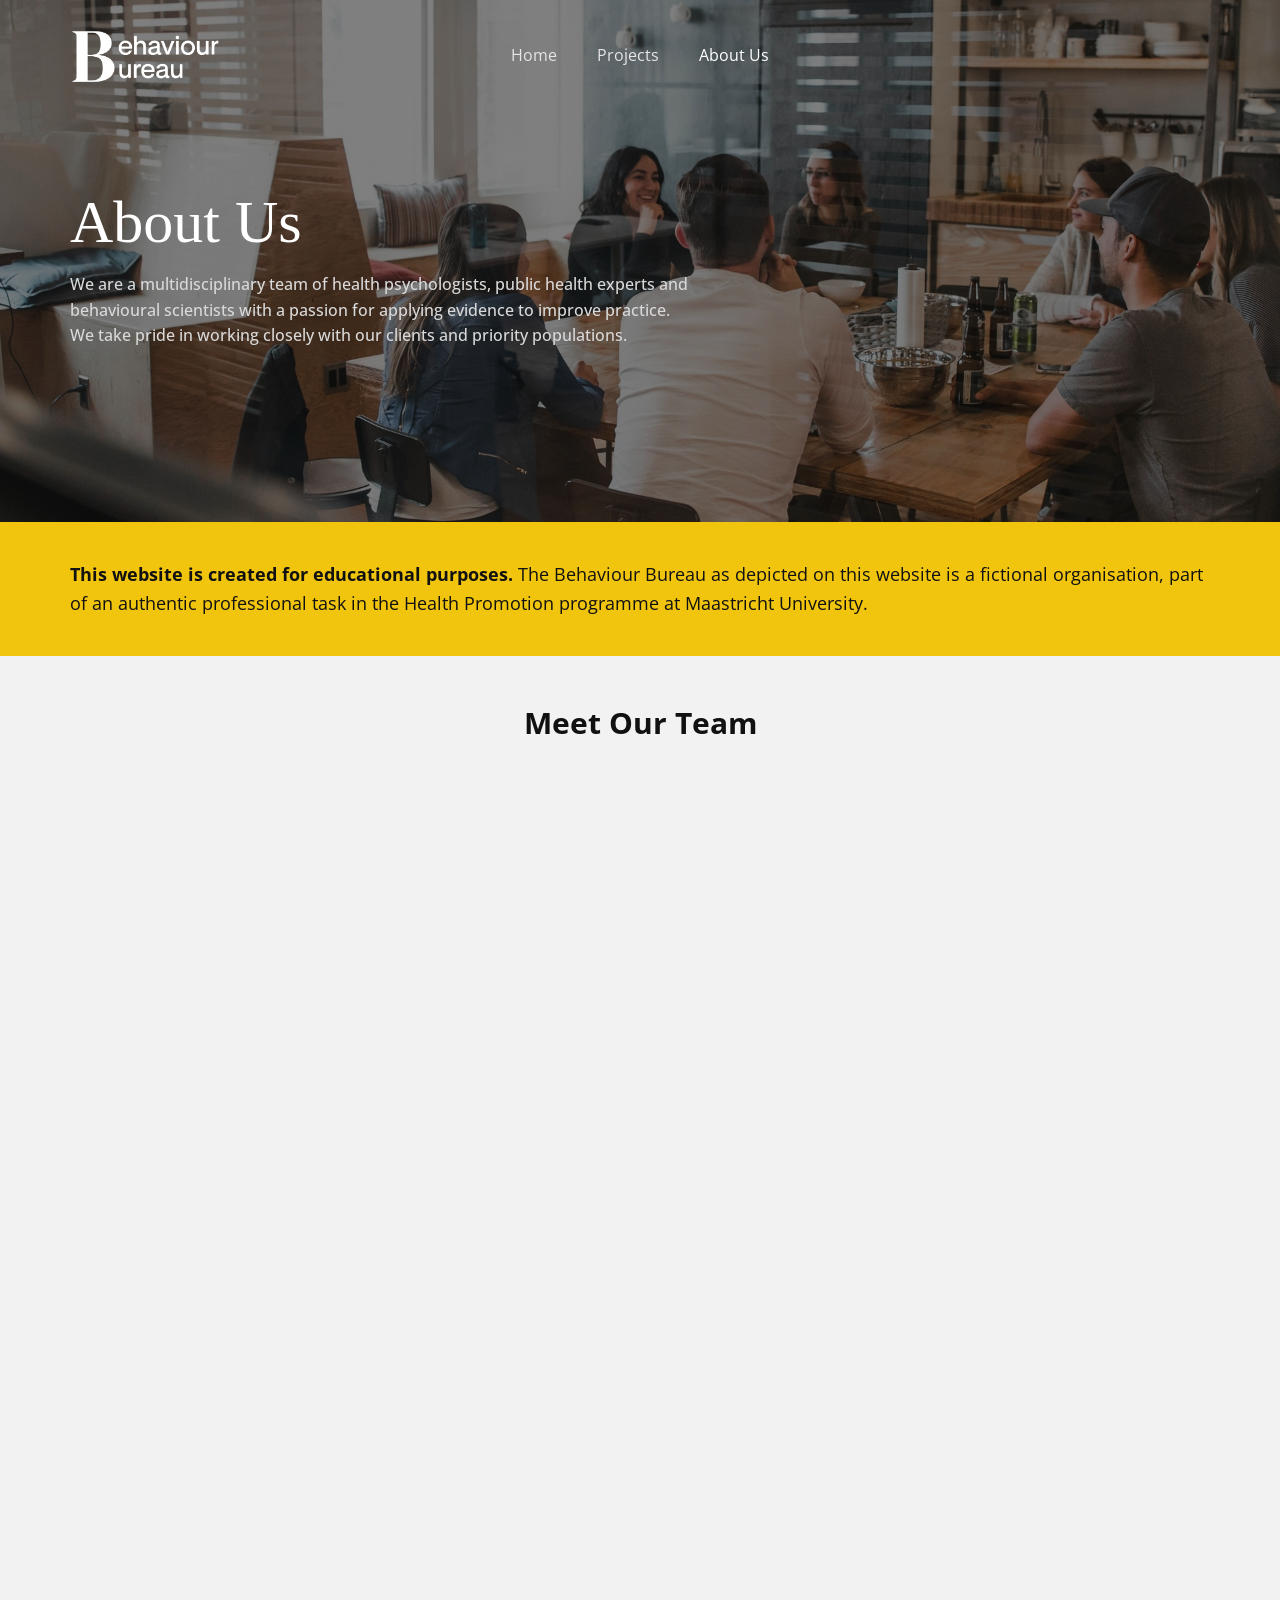
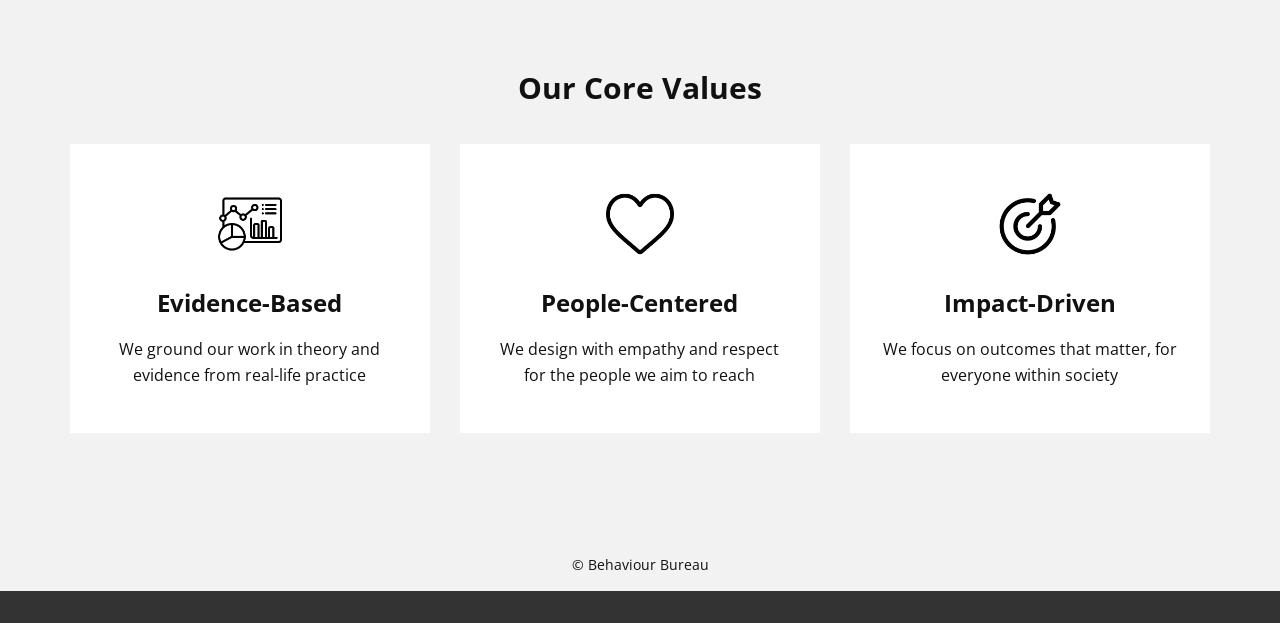
==== About-Us.html @ a9c89076 "Website New 1.0" ====
<!DOCTYPE html>
<html style="font-size: 16px;" lang="en"><head>
    <meta name="viewport" content="width=device-width, initial-scale=1.0">
    <meta charset="utf-8">
    <meta name="keywords" content="Helping people get on their best behaviour., The Behaviour Bureau Philosophy">
    <meta name="description" content="">
    <title>About Us</title>
    <link rel="stylesheet" href="nicepage.css" media="screen">
<link rel="stylesheet" href="About-Us.css" media="screen">
    <script class="u-script" type="text/javascript" src="jquery.js" defer=""></script>
    <script class="u-script" type="text/javascript" src="nicepage.js" defer=""></script>
    <meta name="generator" content="Nicepage 8.5.1, nicepage.com">
    
    
    
    
    
    
    <link id="u-page-google-font" rel="stylesheet" href="https://fonts.googleapis.com/css2?display=swap&amp;family=Roboto:ital,wght@0,100;0,200;0,300;0,400;0,500;0,600;0,700;0,800;0,900;1,100;1,200;1,300;1,400;1,500;1,600;1,700;1,800;1,900&amp;family=Open+Sans:ital,wght@0,300;0,400;0,500;0,600;0,700;0,800;1,300;1,400;1,500;1,600;1,700;1,800">
    <script type="application/ld+json">{
		"@context": "http://schema.org",
		"@type": "Organization",
		"name": "",
		"logo": "images/BehaviourBureauWhite.png"
}</script>
    <meta name="theme-color" content="#478ac9">
    <meta property="og:title" content="About Us">
    <meta property="og:type" content="website">
  <meta data-intl-tel-input-cdn-path="intlTelInput/"></head>
  <body data-path-to-root="./" data-include-products="false" class="u-body u-clearfix u-overlap u-overlap-transparent u-xl-mode" data-lang="en"><header class="u-clearfix u-header u-header" id="header"><div class="u-clearfix u-sheet u-valign-middle-lg u-valign-middle-md u-valign-middle-sm u-valign-middle-xs u-sheet-1">
        <a href="#" class="u-image u-logo u-image-1" data-image-width="1000" data-image-height="363">
          <img src="images/BehaviourBureauWhite.png" class="u-logo-image u-logo-image-1">
        </a>
        <nav class="u-menu u-menu-one-level u-offcanvas u-menu-1" role="navigation" aria-label="Menu navigation">
          <div class="menu-collapse" style="font-size: 1rem; letter-spacing: 0px;">
            <a class="u-button-style u-custom---text-color-var u-custom-left-right-menu-spacing u-custom-padding-bottom u-custom-text-active-color u-custom-text-color u-custom-text-hover-color u-custom-top-bottom-menu-spacing u-hamburger-link u-nav-link u-text-active-palette-1-base u-text-hover-palette-2-base" href="#" tabindex="-1" aria-label="Open menu" aria-controls="b2ec">
              <svg class="u-svg-link" viewBox="0 0 24 24"><use xlink:href="#menu-hamburger"></use></svg>
              <svg class="u-svg-content" version="1.1" id="menu-hamburger" viewBox="0 0 16 16" x="0px" y="0px" xmlns:xlink="http://www.w3.org/1999/xlink" xmlns="http://www.w3.org/2000/svg"><g><rect y="1" width="16" height="2"></rect><rect y="7" width="16" height="2"></rect><rect y="13" width="16" height="2"></rect>
</g></svg>
            </a>
          </div>
          <div class="u-custom-menu u-nav-container">
            <ul class="u-nav u-unstyled u-nav-1" role="menubar"><li role="none" class="u-nav-item"><a role="menuitem" class="u-button-style u-nav-link u-text-active-white u-text-grey-10 u-text-hover-palette-3-base u-nav-link-2" href="./">Home</a>
</li><li role="none" class="u-nav-item"><a role="menuitem" class="u-button-style u-nav-link u-text-active-white u-text-grey-10 u-text-hover-palette-3-base u-nav-link-2" href="Projects.html">Projects</a>
</li><li role="none" class="u-nav-item"><a role="menuitem" class="u-button-style u-nav-link u-text-active-white u-text-grey-10 u-text-hover-palette-3-base u-nav-link-2" href="About-Us.html">About Us</a>
</li></ul>
          </div>
          <div class="u-custom-menu u-nav-container-collapse" id="b2ec" role="region" aria-label="Menu panel">
            <div class="u-black u-container-style u-inner-container-layout u-opacity u-opacity-95 u-sidenav">
              <div class="u-inner-container-layout u-sidenav-overflow">
                <div class="u-menu-close" tabindex="-1" aria-label="Close menu"></div>
                <ul class="u-align-center u-nav u-popupmenu-items u-unstyled u-nav-2" role="menubar"><li role="none" class="u-nav-item"><a role="menuitem" class="u-button-style u-nav-link" href="./">Home</a>
</li><li role="none" class="u-nav-item"><a role="menuitem" class="u-button-style u-nav-link" href="Projects.html">Projects</a>
</li><li role="none" class="u-nav-item"><a role="menuitem" class="u-button-style u-nav-link" href="About-Us.html">About Us</a>
</li></ul>
              </div>
            </div>
            <div class="u-black u-menu-overlay u-opacity u-opacity-70"></div>
          </div>
        </nav>
      </div></header>
    <section class="u-clearfix u-image u-shading u-section-1" id="block-1" data-image-width="3814" data-image-height="2699">
      <div class="u-clearfix u-sheet u-sheet-1">
        <h1 class="u-custom-font u-font-georgia u-text u-text-white u-title u-text-1">About Us</h1>
        <p class="u-custom-font u-font-open-sans u-text u-text-grey-15 u-text-2">We are a multidisciplinary team of health psychologists, public health experts and behavioural scientists with a passion for applying evidence to improve practice. We take pride in working closely with our clients and priority populations.<br>
        </p>
      </div>
    </section>
    <section class="u-clearfix u-palette-3-base u-section-2" id="block-2">
      <div class="u-clearfix u-sheet u-valign-middle u-sheet-1">
        <p class="u-align-left u-text u-text-1"><span style="font-weight: 700;">This website is created for educational purposes.</span> The Behaviour Bureau as depicted on this website is a fictional organisation, part of an authentic professional task in the Health Promotion programme at Maastricht University.
        </p>
      </div>
    </section>
    <section class="u-align-center u-clearfix u-container-align-center u-grey-5 u-section-3" id="block-6">
      <div class="u-clearfix u-sheet u-valign-middle u-sheet-1">
        <h2 class="u-align-center u-custom-font u-text u-text-font u-text-1">Meet Our Team</h2>
        <div class="u-expanded-width u-list u-list-1">
          <div class="u-repeater u-repeater-1">
            <div class="u-align-center u-container-style u-list-item u-repeater-item u-shape-rectangle u-white u-list-item-1" data-animation-name="customAnimationIn" data-animation-duration="1500" data-animation-delay="750">
              <div class="u-container-layout u-similar-container u-valign-top-xl u-container-layout-1">
                <div alt="" class="u-image u-image-circle u-image-1" data-image-width="1024" data-image-height="1024"></div>
                <h3 class="u-align-center u-custom-font u-text u-text-font u-text-2"> Julia Jensen</h3>
                <p class="u-align-center u-text u-text-palette-2-base u-text-3">Chief Executive Officer</p>
                <div class="u-social-icons u-social-icons-1">
                  <a class="u-social-url" title="facebook" target="_blank" href=""><span class="u-file-icon u-icon u-social-facebook u-social-icon u-text-grey-25 u-icon-1"><img src="images/mail-d1f2b6a5.png" alt=""></span>
                  </a>
                  <a class="u-social-url" title="twitter" href="" target="_blank"><span class="u-file-icon u-icon u-social-icon u-social-twitter u-text-grey-25 u-icon-2"><img src="images/linkedin-973ced08.png" alt=""></span>
                  </a>
                </div>
              </div>
            </div>
            <div class="u-align-center u-container-style u-list-item u-repeater-item u-shape-rectangle u-white u-list-item-2" data-animation-name="customAnimationIn" data-animation-duration="1500" data-animation-delay="750">
              <div class="u-container-layout u-similar-container u-valign-top-xl u-container-layout-2">
                <div alt="" class="u-image u-image-circle u-image-2" data-image-width="1024" data-image-height="1024"></div>
                <h3 class="u-align-center u-custom-font u-text u-text-font u-text-4">Patrick Palmer</h3>
                <p class="u-align-center u-text u-text-palette-2-base u-text-5"> Chief Financial Officer</p>
                <div class="u-social-icons u-social-icons-2">
                  <a class="u-social-url" title="facebook" target="_blank" href=""><span class="u-file-icon u-icon u-social-facebook u-social-icon u-text-grey-25 u-icon-3"><img src="images/mail-d1f2b6a5.png" alt=""></span>
                  </a>
                  <a class="u-social-url" title="twitter" href="" target="_blank"><span class="u-file-icon u-icon u-social-icon u-social-twitter u-text-grey-25 u-icon-4"><img src="images/linkedin-973ced08.png" alt=""></span>
                  </a>
                </div>
              </div>
            </div>
            <div class="u-align-center u-container-style u-list-item u-repeater-item u-shape-rectangle u-white u-list-item-3" data-animation-name="customAnimationIn" data-animation-duration="1500" data-animation-delay="750">
              <div class="u-container-layout u-similar-container u-valign-top-xl u-container-layout-3">
                <div alt="" class="u-image u-image-circle u-image-3" data-image-width="1024" data-image-height="1024"></div>
                <h3 class="u-align-center u-custom-font u-text u-text-font u-text-6"> Sandy Summers</h3>
                <p class="u-align-center u-text u-text-palette-2-base u-text-7"> Senior Innovation Consultant</p>
                <div class="u-social-icons u-social-icons-3">
                  <a class="u-social-url" title="facebook" target="_blank" href=""><span class="u-file-icon u-icon u-social-facebook u-social-icon u-text-grey-25 u-icon-5"><img src="images/mail-d1f2b6a5.png" alt=""></span>
                  </a>
                  <a class="u-social-url" title="twitter" href="" target="_blank"><span class="u-file-icon u-icon u-social-icon u-social-twitter u-text-grey-25 u-icon-6"><img src="images/linkedin-973ced08.png" alt=""></span>
                  </a>
                </div>
              </div>
            </div>
            <div class="u-align-center u-container-style u-list-item u-repeater-item u-shape-rectangle u-white u-list-item-4" data-animation-name="customAnimationIn" data-animation-duration="1500" data-animation-delay="750">
              <div class="u-container-layout u-similar-container u-valign-top-xl u-container-layout-4">
                <div alt="" class="u-image u-image-circle u-image-4" data-image-width="1024" data-image-height="1024"></div>
                <h3 class="u-align-center u-custom-font u-text u-text-font u-text-8"> John Jericho</h3>
                <p class="u-align-center u-text u-text-palette-2-base u-text-9"> Project Manager</p>
                <div class="u-social-icons u-social-icons-4">
                  <a class="u-social-url" title="facebook" target="_blank" href=""><span class="u-file-icon u-icon u-social-facebook u-social-icon u-text-grey-25 u-icon-7"><img src="images/mail-d1f2b6a5.png" alt=""></span>
                  </a>
                  <a class="u-social-url" title="twitter" href="" target="_blank"><span class="u-file-icon u-icon u-social-icon u-social-twitter u-text-grey-25 u-icon-8"><img src="images/linkedin-973ced08.png" alt=""></span>
                  </a>
                </div>
              </div>
            </div>
            <div class="u-align-center u-container-style u-list-item u-repeater-item u-shape-rectangle u-white u-list-item-5" data-animation-name="customAnimationIn" data-animation-duration="1500" data-animation-delay="750">
              <div class="u-container-layout u-similar-container u-valign-top-xl u-container-layout-5">
                <div alt="" class="u-image u-image-circle u-image-5" data-image-width="1024" data-image-height="1024"></div>
                <h3 class="u-align-center u-custom-font u-text u-text-font u-text-10"> David Davidson</h3>
                <p class="u-align-center u-text u-text-palette-2-base u-text-11"> Senior Behaviour Consultant</p>
                <div class="u-social-icons u-social-icons-5">
                  <a class="u-social-url" title="facebook" target="_blank" href=""><span class="u-file-icon u-icon u-social-facebook u-social-icon u-text-grey-25 u-icon-9"><img src="images/mail-d1f2b6a5.png" alt=""></span>
                  </a>
                  <a class="u-social-url" title="twitter" href="" target="_blank"><span class="u-file-icon u-icon u-social-icon u-social-twitter u-text-grey-25 u-icon-10"><img src="images/linkedin-973ced08.png" alt=""></span>
                  </a>
                </div>
              </div>
            </div>
            <div class="u-align-center u-container-style u-list-item u-repeater-item u-shape-rectangle u-white u-list-item-6" data-animation-name="customAnimationIn" data-animation-duration="1500" data-animation-delay="750">
              <div class="u-container-layout u-similar-container u-valign-top-xl u-container-layout-6">
                <div alt="" class="u-image u-image-circle u-image-6" data-image-width="1024" data-image-height="1024"></div>
                <h3 class="u-align-center u-custom-font u-text u-text-font u-text-12"> Betty Bakker</h3>
                <p class="u-align-center u-text u-text-palette-2-base u-text-13"> Senior Research Specialist</p>
                <div class="u-social-icons u-social-icons-6">
                  <a class="u-social-url" title="facebook" target="_blank" href=""><span class="u-file-icon u-icon u-social-facebook u-social-icon u-text-grey-25 u-icon-11"><img src="images/mail-d1f2b6a5.png" alt=""></span>
                  </a>
                  <a class="u-social-url" title="twitter" href="" target="_blank"><span class="u-file-icon u-icon u-social-icon u-social-twitter u-text-grey-25 u-icon-12"><img src="images/linkedin-973ced08.png" alt=""></span>
                  </a>
                </div>
              </div>
            </div>
            <div class="u-align-center u-container-style u-list-item u-repeater-item u-shape-rectangle u-white u-list-item-7" data-animation-name="customAnimationIn" data-animation-duration="1500" data-animation-delay="750">
              <div class="u-container-layout u-similar-container u-valign-top-xl u-container-layout-7">
                <div alt="" class="u-image u-image-circle u-image-7" data-image-width="1024" data-image-height="1024"></div>
                <h3 class="u-align-center u-custom-font u-text u-text-font u-text-14"> Thomas Taylor</h3>
                <p class="u-align-center u-text u-text-palette-2-base u-text-15"> Implementation Specialist</p>
                <div class="u-social-icons u-social-icons-7">
                  <a class="u-social-url" title="facebook" target="_blank" href=""><span class="u-file-icon u-icon u-social-facebook u-social-icon u-text-grey-25 u-icon-13"><img src="images/mail-d1f2b6a5.png" alt=""></span>
                  </a>
                  <a class="u-social-url" title="twitter" href="" target="_blank"><span class="u-file-icon u-icon u-social-icon u-social-twitter u-text-grey-25 u-icon-14"><img src="images/linkedin-973ced08.png" alt=""></span>
                  </a>
                </div>
              </div>
            </div>
            <div class="u-align-center u-container-style u-list-item u-repeater-item u-shape-rectangle u-white u-list-item-8" data-animation-name="customAnimationIn" data-animation-duration="1500" data-animation-delay="750">
              <div class="u-container-layout u-similar-container u-valign-top-xl u-container-layout-8">
                <div alt="" class="u-image u-image-circle u-image-8" data-image-width="1024" data-image-height="1024"></div>
                <h3 class="u-align-center u-custom-font u-text u-text-font u-text-16"> Lindsey Liu</h3>
                <p class="u-align-center u-text u-text-palette-2-base u-text-17">User Experience Specialist</p>
                <div class="u-social-icons u-social-icons-8">
                  <a class="u-social-url" title="facebook" target="_blank" href=""><span class="u-file-icon u-icon u-social-facebook u-social-icon u-text-grey-25 u-icon-15"><img src="images/mail-d1f2b6a5.png" alt=""></span>
                  </a>
                  <a class="u-social-url" title="twitter" href="" target="_blank"><span class="u-file-icon u-icon u-social-icon u-social-twitter u-text-grey-25 u-icon-16"><img src="images/linkedin-973ced08.png" alt=""></span>
                  </a>
                </div>
              </div>
            </div>
          </div>
        </div>
      </div>
    </section>
    <section class="u-align-center u-clearfix u-container-align-center u-grey-5 u-section-4" id="block-3">
      <div class="u-clearfix u-sheet u-valign-middle-lg u-valign-middle-md u-valign-middle-sm u-valign-middle-xs u-sheet-1">
        <h1 class="u-custom-font u-text u-text-font u-text-1">Our Core Values</h1>
        <div class="u-expanded-width u-list u-list-1">
          <div class="u-repeater u-repeater-1">
            <div class="u-align-center u-container-align-center u-container-style u-list-item u-repeater-item u-white u-list-item-1">
              <div class="u-container-layout u-similar-container u-valign-top-lg u-valign-top-md u-valign-top-sm u-valign-top-xs u-container-layout-1"><span class="u-align-center u-file-icon u-icon u-icon-1" data-animation-name="" data-animation-duration="0" data-animation-delay="0" data-animation-direction=""><img src="images/evidencebased.png" alt=""></span>
                <h3 class="u-align-center u-custom-font u-font-pt-sans u-text u-text-font u-text-2">Evidence-Based</h3>
                <p class="u-align-center u-text u-text-3">We ground our work in theory and evidence from real-life practice</p>
              </div>
            </div>
            <div class="u-align-center u-container-align-center u-container-style u-list-item u-repeater-item u-video-cover u-white u-list-item-2">
              <div class="u-container-layout u-similar-container u-valign-top-lg u-valign-top-md u-valign-top-sm u-valign-top-xs u-container-layout-2"><span class="u-align-center u-file-icon u-icon u-icon-2"><img src="images/heart.png" alt=""></span>
                <h3 class="u-align-center u-custom-font u-font-pt-sans u-text u-text-default u-text-font u-text-4">People-Centered</h3>
                <p class="u-align-center u-text u-text-5">We design with empathy and respect for the people we aim to reach</p>
              </div>
            </div>
            <div class="u-align-center u-container-align-center u-container-style u-list-item u-repeater-item u-video-cover u-white u-list-item-3">
              <div class="u-container-layout u-similar-container u-valign-top-lg u-valign-top-md u-valign-top-sm u-valign-top-xs u-container-layout-3"><span class="u-align-center u-file-icon u-icon u-icon-3"><img src="images/target.png" alt=""></span>
                <h3 class="u-align-center u-custom-font u-font-pt-sans u-text u-text-default u-text-font u-text-6">Impact-Driven</h3>
                <p class="u-align-center u-text u-text-7">We focus on outcomes that matter, for everyone within society</p>
              </div>
            </div>
          </div>
        </div>
      </div>
    </section>
    
    
    
    <footer class="u-align-center u-clearfix u-container-align-center u-footer u-grey-5 u-footer" id="footer"><div class="u-clearfix u-sheet u-sheet-1">
        <p class="u-small-text u-text u-text-variant u-text-1">© Behaviour Bureau</p>
      </div></footer>
    <section class="u-backlink u-clearfix u-grey-80"></section>
  
</body></html>
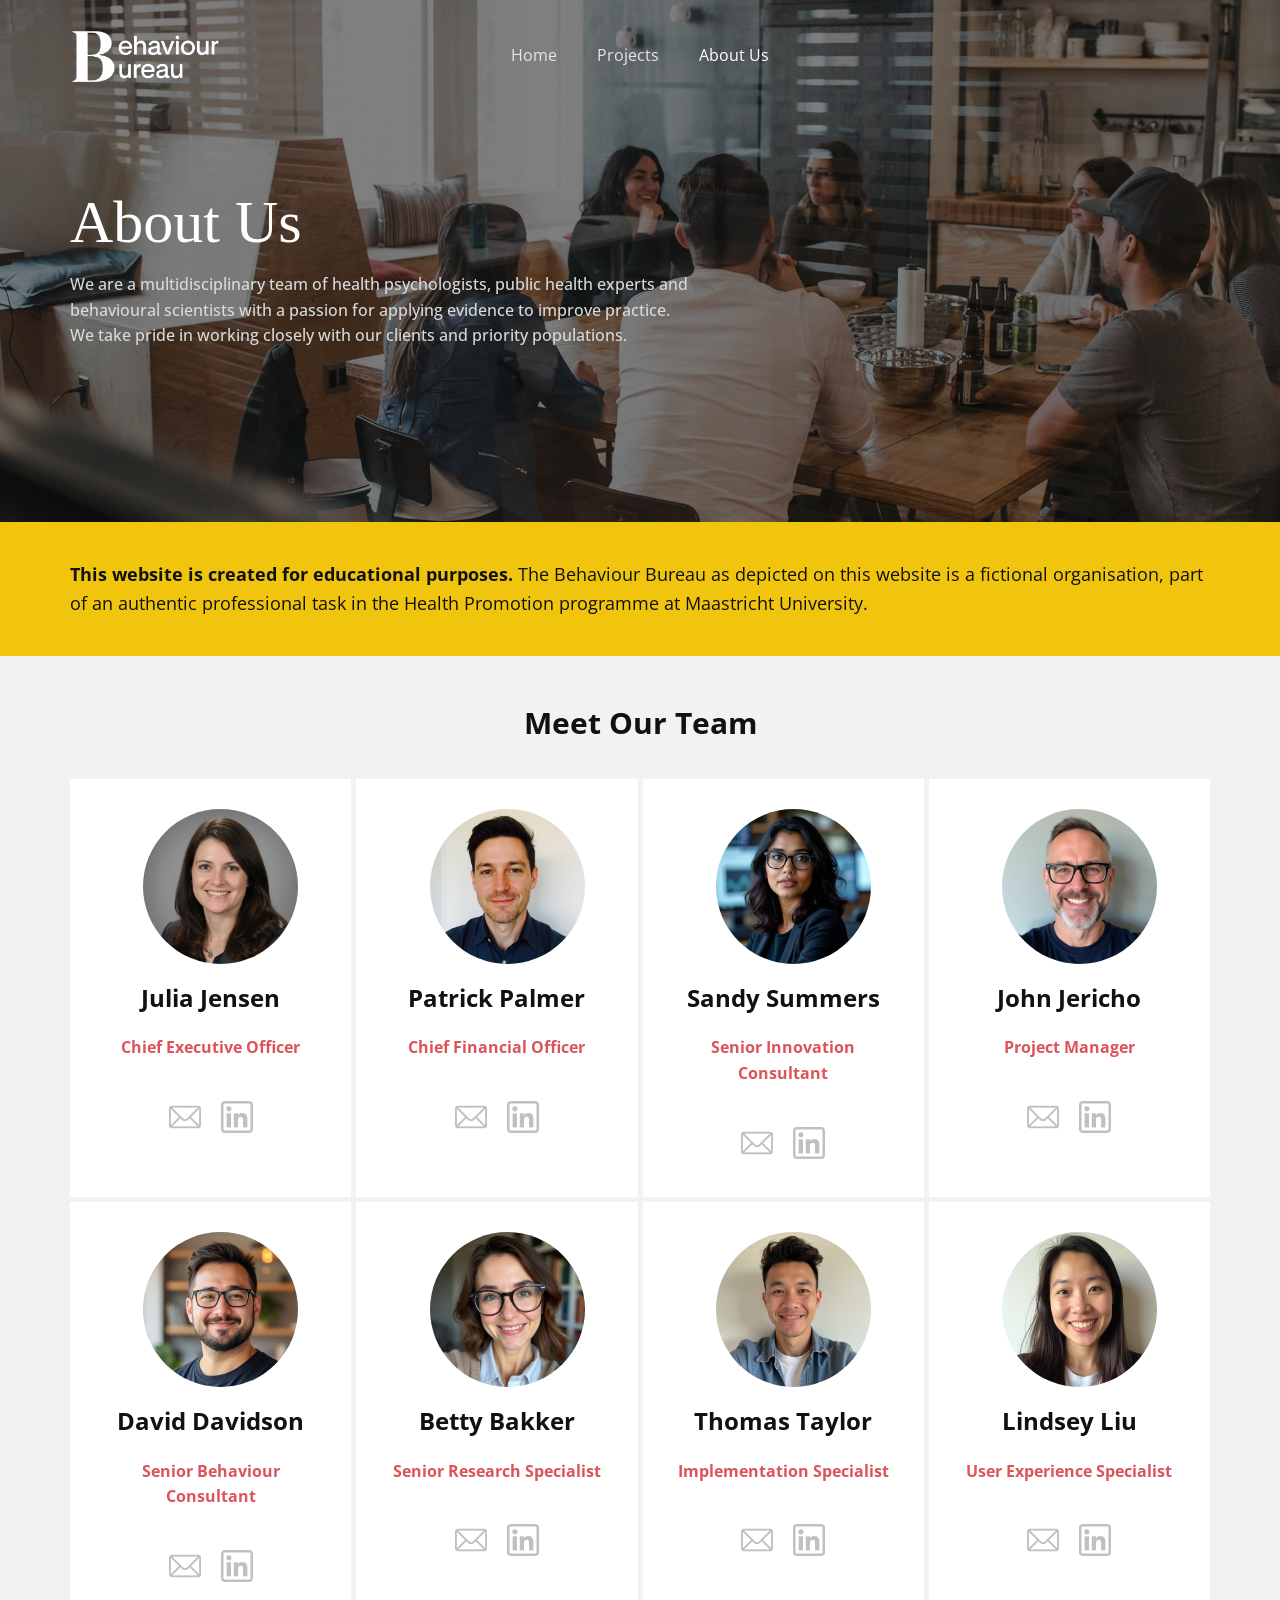
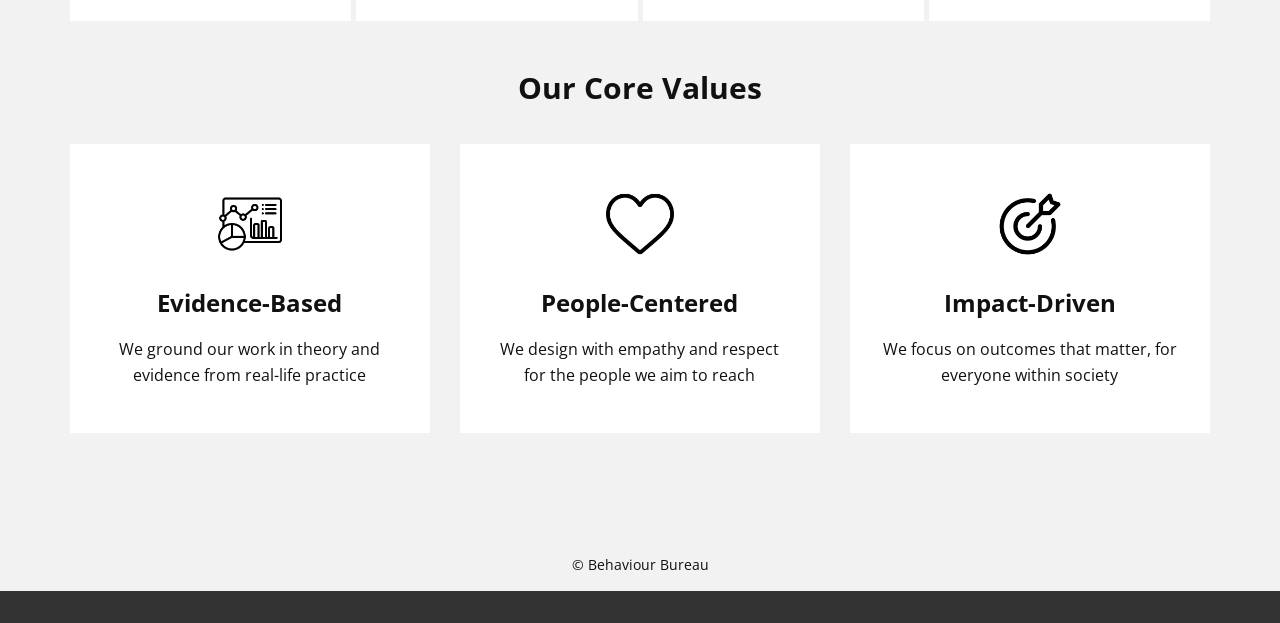
==== commit a7b8bd89: "Website New 2.0" ====
--- a/About-Us.html
+++ b/About-Us.html
@@ -77,7 +77,7 @@
         <h2 class="u-align-center u-custom-font u-text u-text-font u-text-1">Meet Our Team</h2>
         <div class="u-expanded-width u-list u-list-1">
           <div class="u-repeater u-repeater-1">
-            <div class="u-align-center u-container-style u-list-item u-repeater-item u-shape-rectangle u-white u-list-item-1" data-animation-name="customAnimationIn" data-animation-duration="1500" data-animation-delay="750">
+            <div class="u-align-center u-container-align-center u-container-style u-list-item u-repeater-item u-shape-rectangle u-white u-list-item-1">
               <div class="u-container-layout u-similar-container u-valign-top-xl u-container-layout-1">
                 <div alt="" class="u-image u-image-circle u-image-1" data-image-width="1024" data-image-height="1024"></div>
                 <h3 class="u-align-center u-custom-font u-text u-text-font u-text-2"> Julia Jensen</h3>
@@ -90,7 +90,7 @@
                 </div>
               </div>
             </div>
-            <div class="u-align-center u-container-style u-list-item u-repeater-item u-shape-rectangle u-white u-list-item-2" data-animation-name="customAnimationIn" data-animation-duration="1500" data-animation-delay="750">
+            <div class="u-align-center u-container-align-center u-container-style u-list-item u-repeater-item u-shape-rectangle u-white u-list-item-2">
               <div class="u-container-layout u-similar-container u-valign-top-xl u-container-layout-2">
                 <div alt="" class="u-image u-image-circle u-image-2" data-image-width="1024" data-image-height="1024"></div>
                 <h3 class="u-align-center u-custom-font u-text u-text-font u-text-4">Patrick Palmer</h3>
@@ -103,7 +103,7 @@
                 </div>
               </div>
             </div>
-            <div class="u-align-center u-container-style u-list-item u-repeater-item u-shape-rectangle u-white u-list-item-3" data-animation-name="customAnimationIn" data-animation-duration="1500" data-animation-delay="750">
+            <div class="u-align-center u-container-align-center u-container-style u-list-item u-repeater-item u-shape-rectangle u-white u-list-item-3">
               <div class="u-container-layout u-similar-container u-valign-top-xl u-container-layout-3">
                 <div alt="" class="u-image u-image-circle u-image-3" data-image-width="1024" data-image-height="1024"></div>
                 <h3 class="u-align-center u-custom-font u-text u-text-font u-text-6"> Sandy Summers</h3>
@@ -116,7 +116,7 @@
                 </div>
               </div>
             </div>
-            <div class="u-align-center u-container-style u-list-item u-repeater-item u-shape-rectangle u-white u-list-item-4" data-animation-name="customAnimationIn" data-animation-duration="1500" data-animation-delay="750">
+            <div class="u-align-center u-container-align-center u-container-style u-list-item u-repeater-item u-shape-rectangle u-white u-list-item-4">
               <div class="u-container-layout u-similar-container u-valign-top-xl u-container-layout-4">
                 <div alt="" class="u-image u-image-circle u-image-4" data-image-width="1024" data-image-height="1024"></div>
                 <h3 class="u-align-center u-custom-font u-text u-text-font u-text-8"> John Jericho</h3>
@@ -129,7 +129,7 @@
                 </div>
               </div>
             </div>
-            <div class="u-align-center u-container-style u-list-item u-repeater-item u-shape-rectangle u-white u-list-item-5" data-animation-name="customAnimationIn" data-animation-duration="1500" data-animation-delay="750">
+            <div class="u-align-center u-container-align-center u-container-style u-list-item u-repeater-item u-shape-rectangle u-white u-list-item-5">
               <div class="u-container-layout u-similar-container u-valign-top-xl u-container-layout-5">
                 <div alt="" class="u-image u-image-circle u-image-5" data-image-width="1024" data-image-height="1024"></div>
                 <h3 class="u-align-center u-custom-font u-text u-text-font u-text-10"> David Davidson</h3>
@@ -142,7 +142,7 @@
                 </div>
               </div>
             </div>
-            <div class="u-align-center u-container-style u-list-item u-repeater-item u-shape-rectangle u-white u-list-item-6" data-animation-name="customAnimationIn" data-animation-duration="1500" data-animation-delay="750">
+            <div class="u-align-center u-container-align-center u-container-style u-list-item u-repeater-item u-shape-rectangle u-white u-list-item-6">
               <div class="u-container-layout u-similar-container u-valign-top-xl u-container-layout-6">
                 <div alt="" class="u-image u-image-circle u-image-6" data-image-width="1024" data-image-height="1024"></div>
                 <h3 class="u-align-center u-custom-font u-text u-text-font u-text-12"> Betty Bakker</h3>
@@ -155,7 +155,7 @@
                 </div>
               </div>
             </div>
-            <div class="u-align-center u-container-style u-list-item u-repeater-item u-shape-rectangle u-white u-list-item-7" data-animation-name="customAnimationIn" data-animation-duration="1500" data-animation-delay="750">
+            <div class="u-align-center u-container-align-center u-container-style u-list-item u-repeater-item u-shape-rectangle u-white u-list-item-7">
               <div class="u-container-layout u-similar-container u-valign-top-xl u-container-layout-7">
                 <div alt="" class="u-image u-image-circle u-image-7" data-image-width="1024" data-image-height="1024"></div>
                 <h3 class="u-align-center u-custom-font u-text u-text-font u-text-14"> Thomas Taylor</h3>
@@ -168,7 +168,7 @@
                 </div>
               </div>
             </div>
-            <div class="u-align-center u-container-style u-list-item u-repeater-item u-shape-rectangle u-white u-list-item-8" data-animation-name="customAnimationIn" data-animation-duration="1500" data-animation-delay="750">
+            <div class="u-align-center u-container-align-center u-container-style u-list-item u-repeater-item u-shape-rectangle u-white u-list-item-8">
               <div class="u-container-layout u-similar-container u-valign-top-xl u-container-layout-8">
                 <div alt="" class="u-image u-image-circle u-image-8" data-image-width="1024" data-image-height="1024"></div>
                 <h3 class="u-align-center u-custom-font u-text u-text-font u-text-16"> Lindsey Liu</h3>
--- a/About-Us.css
+++ b/About-Us.css
@@ -112,11 +112,6 @@
 
 .u-section-3 .u-list-item-1 {
   background-image: none;
-  --animation-custom_in-translate_x: 0px;
-  --animation-custom_in-translate_y: 300px;
-  --animation-custom_in-opacity: 0;
-  --animation-custom_in-rotate: 0deg;
-  --animation-custom_in-scale: 1;
 }
 
 .u-section-3 .u-container-layout-1 {
@@ -160,11 +155,6 @@
 
 .u-section-3 .u-list-item-2 {
   background-image: none;
-  --animation-custom_in-translate_x: 0px;
-  --animation-custom_in-translate_y: 300px;
-  --animation-custom_in-opacity: 0;
-  --animation-custom_in-rotate: 0deg;
-  --animation-custom_in-scale: 1;
 }
 
 .u-section-3 .u-container-layout-2 {
@@ -209,11 +199,6 @@
 
 .u-section-3 .u-list-item-3 {
   background-image: none;
-  --animation-custom_in-translate_x: 0px;
-  --animation-custom_in-translate_y: 300px;
-  --animation-custom_in-opacity: 0;
-  --animation-custom_in-rotate: 0deg;
-  --animation-custom_in-scale: 1;
 }
 
 .u-section-3 .u-container-layout-3 {
@@ -258,11 +243,6 @@
 
 .u-section-3 .u-list-item-4 {
   background-image: none;
-  --animation-custom_in-translate_x: 0px;
-  --animation-custom_in-translate_y: 300px;
-  --animation-custom_in-opacity: 0;
-  --animation-custom_in-rotate: 0deg;
-  --animation-custom_in-scale: 1;
 }
 
 .u-section-3 .u-container-layout-4 {
@@ -307,11 +287,6 @@
 
 .u-section-3 .u-list-item-5 {
   background-image: none;
-  --animation-custom_in-translate_x: 0px;
-  --animation-custom_in-translate_y: 300px;
-  --animation-custom_in-opacity: 0;
-  --animation-custom_in-rotate: 0deg;
-  --animation-custom_in-scale: 1;
 }
 
 .u-section-3 .u-container-layout-5 {
@@ -356,11 +331,6 @@
 
 .u-section-3 .u-list-item-6 {
   background-image: none;
-  --animation-custom_in-translate_x: 0px;
-  --animation-custom_in-translate_y: 300px;
-  --animation-custom_in-opacity: 0;
-  --animation-custom_in-rotate: 0deg;
-  --animation-custom_in-scale: 1;
 }
 
 .u-section-3 .u-container-layout-6 {
@@ -405,11 +375,6 @@
 
 .u-section-3 .u-list-item-7 {
   background-image: none;
-  --animation-custom_in-translate_x: 0px;
-  --animation-custom_in-translate_y: 300px;
-  --animation-custom_in-opacity: 0;
-  --animation-custom_in-rotate: 0deg;
-  --animation-custom_in-scale: 1;
 }
 
 .u-section-3 .u-container-layout-7 {
@@ -454,11 +419,6 @@
 
 .u-section-3 .u-list-item-8 {
   background-image: none;
-  --animation-custom_in-translate_x: 0px;
-  --animation-custom_in-translate_y: 300px;
-  --animation-custom_in-opacity: 0;
-  --animation-custom_in-rotate: 0deg;
-  --animation-custom_in-scale: 1;
 }
 
 .u-section-3 .u-container-layout-8 {
@@ -506,6 +466,70 @@
     grid-gap: 0px;
     min-height: 694px;
   }
+
+  .u-section-3 .u-list-item-1 {
+    --animation-custom_in-translate_x: 0px;
+    --animation-custom_in-translate_y: 0px;
+    --animation-custom_in-opacity: 0;
+    --animation-custom_in-rotate: 0deg;
+    --animation-custom_in-scale: 1;
+  }
+
+  .u-section-3 .u-list-item-2 {
+    --animation-custom_in-translate_x: 0px;
+    --animation-custom_in-translate_y: 0px;
+    --animation-custom_in-opacity: 0;
+    --animation-custom_in-rotate: 0deg;
+    --animation-custom_in-scale: 1;
+  }
+
+  .u-section-3 .u-list-item-3 {
+    --animation-custom_in-translate_x: 0px;
+    --animation-custom_in-translate_y: 0px;
+    --animation-custom_in-opacity: 0;
+    --animation-custom_in-rotate: 0deg;
+    --animation-custom_in-scale: 1;
+  }
+
+  .u-section-3 .u-list-item-4 {
+    --animation-custom_in-translate_x: 0px;
+    --animation-custom_in-translate_y: 0px;
+    --animation-custom_in-opacity: 0;
+    --animation-custom_in-rotate: 0deg;
+    --animation-custom_in-scale: 1;
+  }
+
+  .u-section-3 .u-list-item-5 {
+    --animation-custom_in-translate_x: 0px;
+    --animation-custom_in-translate_y: 0px;
+    --animation-custom_in-opacity: 0;
+    --animation-custom_in-rotate: 0deg;
+    --animation-custom_in-scale: 1;
+  }
+
+  .u-section-3 .u-list-item-6 {
+    --animation-custom_in-translate_x: 0px;
+    --animation-custom_in-translate_y: 0px;
+    --animation-custom_in-opacity: 0;
+    --animation-custom_in-rotate: 0deg;
+    --animation-custom_in-scale: 1;
+  }
+
+  .u-section-3 .u-list-item-7 {
+    --animation-custom_in-translate_x: 0px;
+    --animation-custom_in-translate_y: 0px;
+    --animation-custom_in-opacity: 0;
+    --animation-custom_in-rotate: 0deg;
+    --animation-custom_in-scale: 1;
+  }
+
+  .u-section-3 .u-list-item-8 {
+    --animation-custom_in-translate_x: 0px;
+    --animation-custom_in-translate_y: 0px;
+    --animation-custom_in-opacity: 0;
+    --animation-custom_in-rotate: 0deg;
+    --animation-custom_in-scale: 1;
+  }
 }
 
 @media (max-width: 991px) {
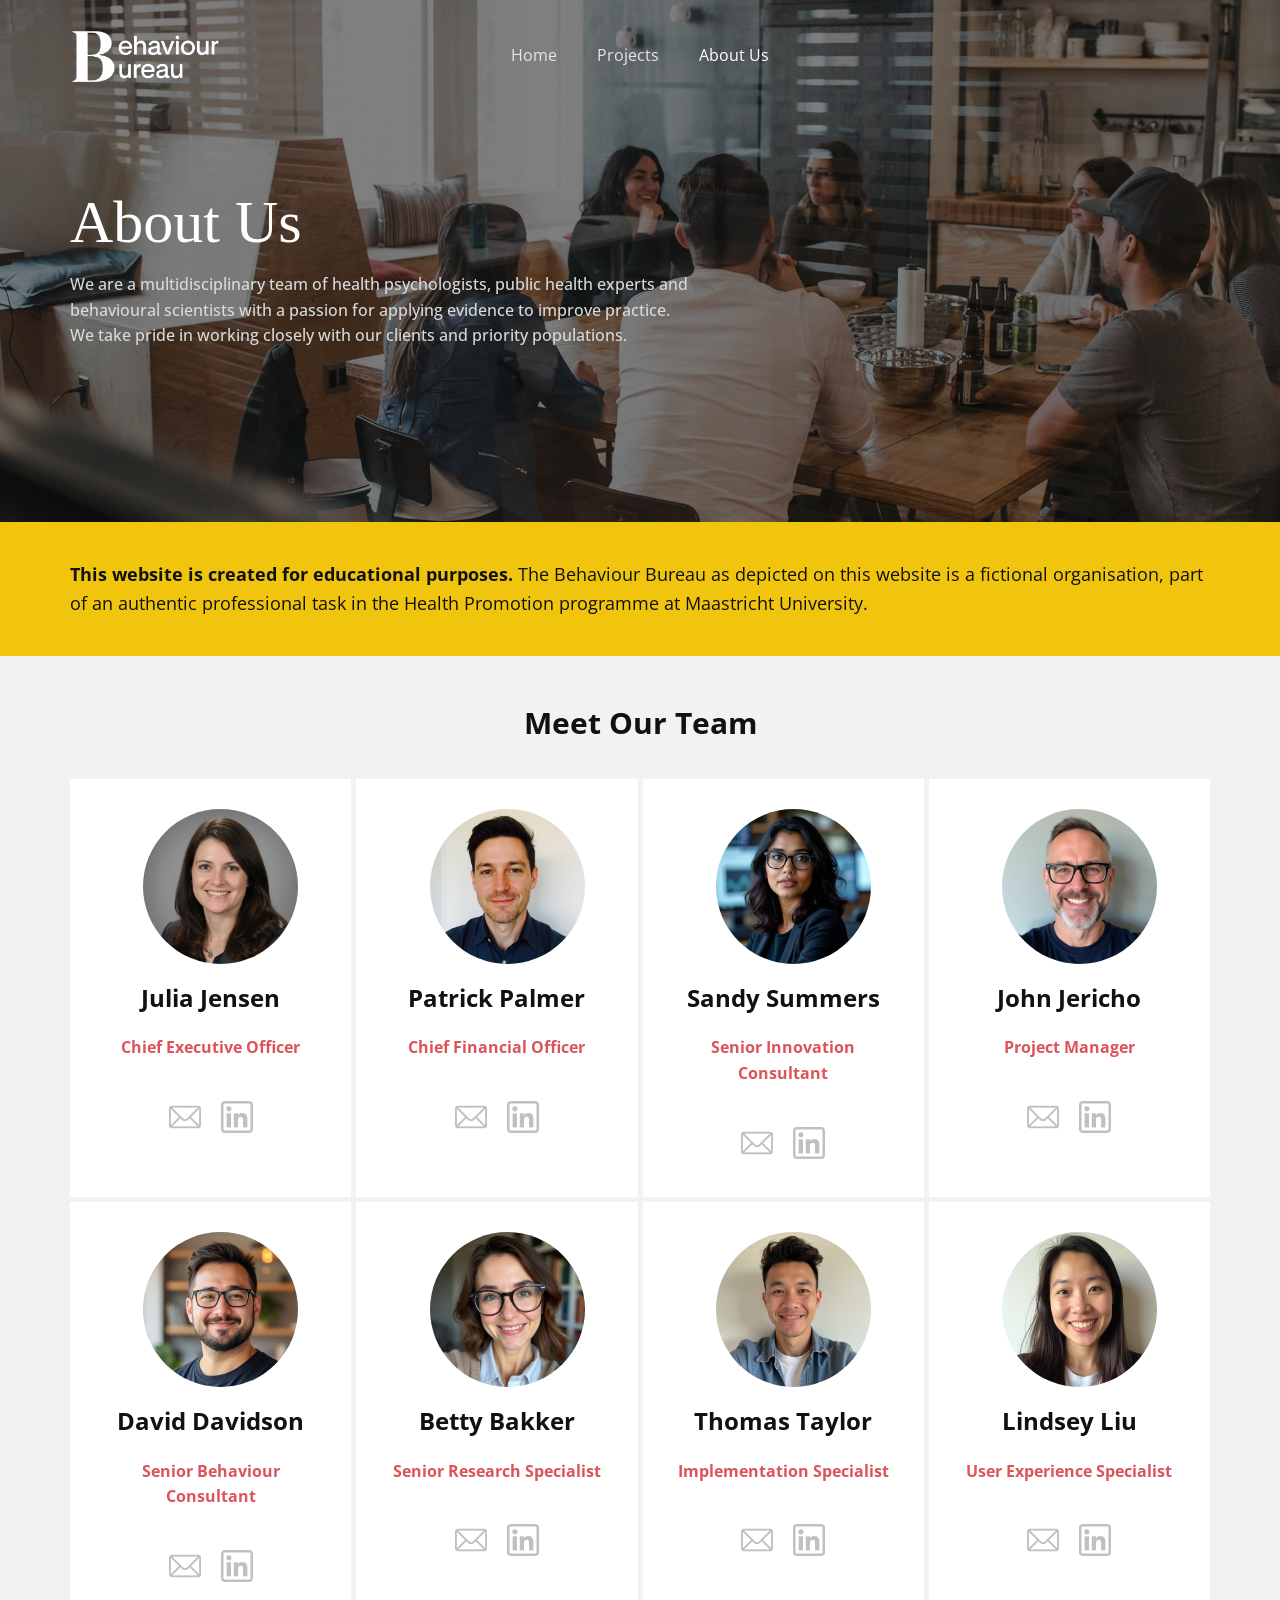
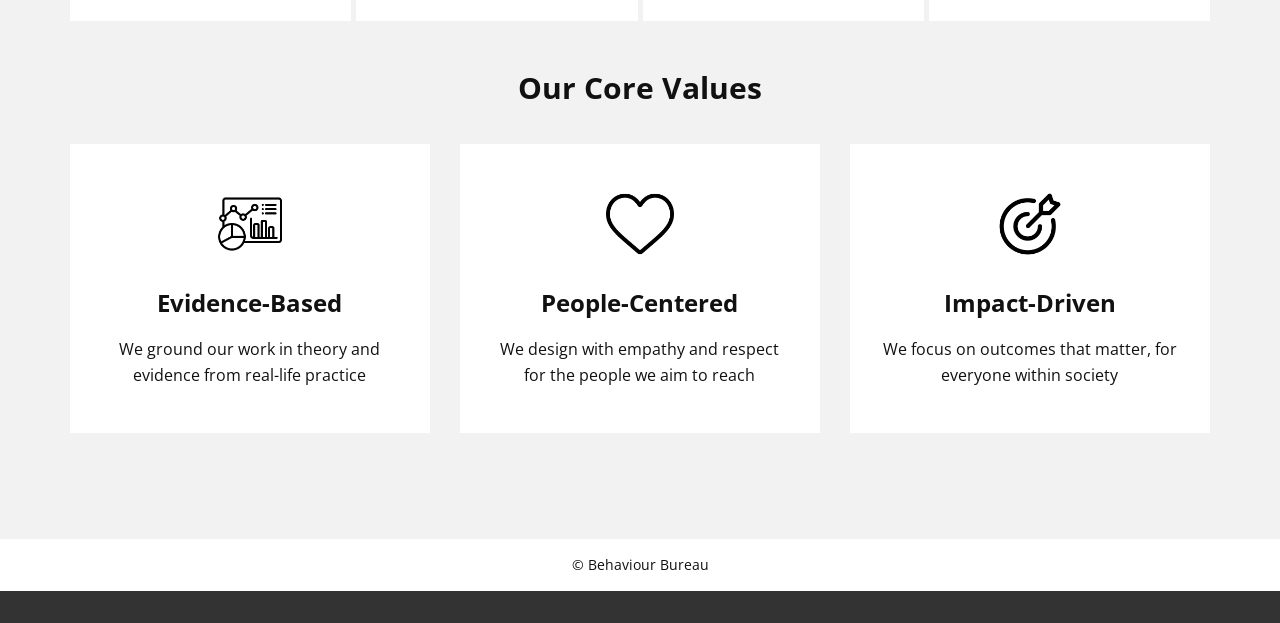
==== commit 9e7b35f6: "Website New MobileFriendly 1.0" ====
--- a/About-Us.html
+++ b/About-Us.html
@@ -21,15 +21,15 @@
 		"@context": "http://schema.org",
 		"@type": "Organization",
 		"name": "",
-		"logo": "images/BehaviourBureauWhite.png"
+		"logo": "/images/BehaviourBureauWhite.png"
 }</script>
     <meta name="theme-color" content="#478ac9">
     <meta property="og:title" content="About Us">
     <meta property="og:type" content="website">
   <meta data-intl-tel-input-cdn-path="intlTelInput/"></head>
-  <body data-path-to-root="./" data-include-products="false" class="u-body u-clearfix u-overlap u-overlap-transparent u-xl-mode" data-lang="en"><header class="u-clearfix u-header u-header" id="header"><div class="u-clearfix u-sheet u-valign-middle-lg u-valign-middle-md u-valign-middle-sm u-valign-middle-xs u-sheet-1">
+  <body data-path-to-root="/" data-include-products="false" class="u-body u-clearfix u-overlap u-overlap-transparent u-xl-mode" data-lang="en"><header class="u-clearfix u-header u-header" id="header"><div class="u-clearfix u-sheet u-valign-middle-lg u-valign-middle-md u-valign-middle-sm u-valign-middle-xs u-sheet-1">
         <a href="#" class="u-image u-logo u-image-1" data-image-width="1000" data-image-height="363">
-          <img src="images/BehaviourBureauWhite.png" class="u-logo-image u-logo-image-1">
+          <img src="/images/BehaviourBureauWhite.png" class="u-logo-image u-logo-image-1">
         </a>
         <nav class="u-menu u-menu-one-level u-offcanvas u-menu-1" role="navigation" aria-label="Menu navigation">
           <div class="menu-collapse" style="font-size: 1rem; letter-spacing: 0px;">
@@ -40,18 +40,18 @@
             </a>
           </div>
           <div class="u-custom-menu u-nav-container">
-            <ul class="u-nav u-unstyled u-nav-1" role="menubar"><li role="none" class="u-nav-item"><a role="menuitem" class="u-button-style u-nav-link u-text-active-white u-text-grey-10 u-text-hover-palette-3-base u-nav-link-2" href="./">Home</a>
-</li><li role="none" class="u-nav-item"><a role="menuitem" class="u-button-style u-nav-link u-text-active-white u-text-grey-10 u-text-hover-palette-3-base u-nav-link-2" href="Projects.html">Projects</a>
-</li><li role="none" class="u-nav-item"><a role="menuitem" class="u-button-style u-nav-link u-text-active-white u-text-grey-10 u-text-hover-palette-3-base u-nav-link-2" href="About-Us.html">About Us</a>
+            <ul class="u-nav u-unstyled u-nav-1" role="menubar"><li role="none" class="u-nav-item"><a role="menuitem" class="u-button-style u-nav-link u-text-active-white u-text-grey-10 u-text-hover-palette-3-base u-nav-link-2" href="/">Home</a>
+</li><li role="none" class="u-nav-item"><a role="menuitem" class="u-button-style u-nav-link u-text-active-white u-text-grey-10 u-text-hover-palette-3-base u-nav-link-2" href="/Projects.html">Projects</a>
+</li><li role="none" class="u-nav-item"><a role="menuitem" class="u-button-style u-nav-link u-text-active-white u-text-grey-10 u-text-hover-palette-3-base u-nav-link-2" href="/About-Us.html">About Us</a>
 </li></ul>
           </div>
           <div class="u-custom-menu u-nav-container-collapse" id="b2ec" role="region" aria-label="Menu panel">
             <div class="u-black u-container-style u-inner-container-layout u-opacity u-opacity-95 u-sidenav">
               <div class="u-inner-container-layout u-sidenav-overflow">
                 <div class="u-menu-close" tabindex="-1" aria-label="Close menu"></div>
-                <ul class="u-align-center u-nav u-popupmenu-items u-unstyled u-nav-2" role="menubar"><li role="none" class="u-nav-item"><a role="menuitem" class="u-button-style u-nav-link" href="./">Home</a>
-</li><li role="none" class="u-nav-item"><a role="menuitem" class="u-button-style u-nav-link" href="Projects.html">Projects</a>
-</li><li role="none" class="u-nav-item"><a role="menuitem" class="u-button-style u-nav-link" href="About-Us.html">About Us</a>
+                <ul class="u-align-center u-nav u-popupmenu-items u-unstyled u-nav-2" role="menubar"><li role="none" class="u-nav-item"><a role="menuitem" class="u-button-style u-nav-link" href="/">Home</a>
+</li><li role="none" class="u-nav-item"><a role="menuitem" class="u-button-style u-nav-link" href="/Projects.html">Projects</a>
+</li><li role="none" class="u-nav-item"><a role="menuitem" class="u-button-style u-nav-link" href="/About-Us.html">About Us</a>
 </li></ul>
               </div>
             </div>
@@ -67,7 +67,7 @@
       </div>
     </section>
     <section class="u-clearfix u-palette-3-base u-section-2" id="block-2">
-      <div class="u-clearfix u-sheet u-valign-middle u-sheet-1">
+      <div class="u-clearfix u-sheet u-valign-middle-lg u-valign-middle-md u-valign-middle-sm u-valign-middle-xl u-sheet-1">
         <p class="u-align-left u-text u-text-1"><span style="font-weight: 700;">This website is created for educational purposes.</span> The Behaviour Bureau as depicted on this website is a fictional organisation, part of an authentic professional task in the Health Promotion programme at Maastricht University.
         </p>
       </div>
@@ -77,106 +77,106 @@
         <h2 class="u-align-center u-custom-font u-text u-text-font u-text-1">Meet Our Team</h2>
         <div class="u-expanded-width u-list u-list-1">
           <div class="u-repeater u-repeater-1">
-            <div class="u-align-center u-container-align-center u-container-style u-list-item u-repeater-item u-shape-rectangle u-white u-list-item-1">
+            <div class="u-align-center u-container-align-center-lg u-container-align-center-md u-container-align-center-sm u-container-align-center-xl u-container-style u-list-item u-repeater-item u-shape-rectangle u-white u-list-item-1">
               <div class="u-container-layout u-similar-container u-valign-top-xl u-container-layout-1">
                 <div alt="" class="u-image u-image-circle u-image-1" data-image-width="1024" data-image-height="1024"></div>
                 <h3 class="u-align-center u-custom-font u-text u-text-font u-text-2"> Julia Jensen</h3>
                 <p class="u-align-center u-text u-text-palette-2-base u-text-3">Chief Executive Officer</p>
                 <div class="u-social-icons u-social-icons-1">
-                  <a class="u-social-url" title="facebook" target="_blank" href=""><span class="u-file-icon u-icon u-social-facebook u-social-icon u-text-grey-25 u-icon-1"><img src="images/mail-d1f2b6a5.png" alt=""></span>
-                  </a>
-                  <a class="u-social-url" title="twitter" href="" target="_blank"><span class="u-file-icon u-icon u-social-icon u-social-twitter u-text-grey-25 u-icon-2"><img src="images/linkedin-973ced08.png" alt=""></span>
-                  </a>
-                </div>
-              </div>
-            </div>
-            <div class="u-align-center u-container-align-center u-container-style u-list-item u-repeater-item u-shape-rectangle u-white u-list-item-2">
+                  <a class="u-social-url" title="facebook" target="_blank" href=""><span class="u-file-icon u-icon u-social-facebook u-social-icon u-text-grey-25 u-icon-1"><img src="/images/mail-d1f2b6a5.png" alt=""></span>
+                  </a>
+                  <a class="u-social-url" title="twitter" href="" target="_blank"><span class="u-file-icon u-icon u-social-icon u-social-twitter u-text-grey-25 u-icon-2"><img src="/images/linkedin-973ced08.png" alt=""></span>
+                  </a>
+                </div>
+              </div>
+            </div>
+            <div class="u-align-center u-container-align-center-lg u-container-align-center-md u-container-align-center-sm u-container-align-center-xl u-container-style u-list-item u-repeater-item u-shape-rectangle u-white u-list-item-2">
               <div class="u-container-layout u-similar-container u-valign-top-xl u-container-layout-2">
                 <div alt="" class="u-image u-image-circle u-image-2" data-image-width="1024" data-image-height="1024"></div>
                 <h3 class="u-align-center u-custom-font u-text u-text-font u-text-4">Patrick Palmer</h3>
                 <p class="u-align-center u-text u-text-palette-2-base u-text-5"> Chief Financial Officer</p>
                 <div class="u-social-icons u-social-icons-2">
-                  <a class="u-social-url" title="facebook" target="_blank" href=""><span class="u-file-icon u-icon u-social-facebook u-social-icon u-text-grey-25 u-icon-3"><img src="images/mail-d1f2b6a5.png" alt=""></span>
-                  </a>
-                  <a class="u-social-url" title="twitter" href="" target="_blank"><span class="u-file-icon u-icon u-social-icon u-social-twitter u-text-grey-25 u-icon-4"><img src="images/linkedin-973ced08.png" alt=""></span>
-                  </a>
-                </div>
-              </div>
-            </div>
-            <div class="u-align-center u-container-align-center u-container-style u-list-item u-repeater-item u-shape-rectangle u-white u-list-item-3">
+                  <a class="u-social-url" title="facebook" target="_blank" href=""><span class="u-file-icon u-icon u-social-facebook u-social-icon u-text-grey-25 u-icon-3"><img src="/images/mail-d1f2b6a5.png" alt=""></span>
+                  </a>
+                  <a class="u-social-url" title="twitter" href="" target="_blank"><span class="u-file-icon u-icon u-social-icon u-social-twitter u-text-grey-25 u-icon-4"><img src="/images/linkedin-973ced08.png" alt=""></span>
+                  </a>
+                </div>
+              </div>
+            </div>
+            <div class="u-align-center u-container-align-center-lg u-container-align-center-md u-container-align-center-sm u-container-align-center-xl u-container-style u-list-item u-repeater-item u-shape-rectangle u-white u-list-item-3">
               <div class="u-container-layout u-similar-container u-valign-top-xl u-container-layout-3">
                 <div alt="" class="u-image u-image-circle u-image-3" data-image-width="1024" data-image-height="1024"></div>
                 <h3 class="u-align-center u-custom-font u-text u-text-font u-text-6"> Sandy Summers</h3>
                 <p class="u-align-center u-text u-text-palette-2-base u-text-7"> Senior Innovation Consultant</p>
                 <div class="u-social-icons u-social-icons-3">
-                  <a class="u-social-url" title="facebook" target="_blank" href=""><span class="u-file-icon u-icon u-social-facebook u-social-icon u-text-grey-25 u-icon-5"><img src="images/mail-d1f2b6a5.png" alt=""></span>
-                  </a>
-                  <a class="u-social-url" title="twitter" href="" target="_blank"><span class="u-file-icon u-icon u-social-icon u-social-twitter u-text-grey-25 u-icon-6"><img src="images/linkedin-973ced08.png" alt=""></span>
-                  </a>
-                </div>
-              </div>
-            </div>
-            <div class="u-align-center u-container-align-center u-container-style u-list-item u-repeater-item u-shape-rectangle u-white u-list-item-4">
+                  <a class="u-social-url" title="facebook" target="_blank" href=""><span class="u-file-icon u-icon u-social-facebook u-social-icon u-text-grey-25 u-icon-5"><img src="/images/mail-d1f2b6a5.png" alt=""></span>
+                  </a>
+                  <a class="u-social-url" title="twitter" href="" target="_blank"><span class="u-file-icon u-icon u-social-icon u-social-twitter u-text-grey-25 u-icon-6"><img src="/images/linkedin-973ced08.png" alt=""></span>
+                  </a>
+                </div>
+              </div>
+            </div>
+            <div class="u-align-center u-container-align-center-lg u-container-align-center-md u-container-align-center-sm u-container-align-center-xl u-container-style u-list-item u-repeater-item u-shape-rectangle u-white u-list-item-4">
               <div class="u-container-layout u-similar-container u-valign-top-xl u-container-layout-4">
                 <div alt="" class="u-image u-image-circle u-image-4" data-image-width="1024" data-image-height="1024"></div>
                 <h3 class="u-align-center u-custom-font u-text u-text-font u-text-8"> John Jericho</h3>
                 <p class="u-align-center u-text u-text-palette-2-base u-text-9"> Project Manager</p>
                 <div class="u-social-icons u-social-icons-4">
-                  <a class="u-social-url" title="facebook" target="_blank" href=""><span class="u-file-icon u-icon u-social-facebook u-social-icon u-text-grey-25 u-icon-7"><img src="images/mail-d1f2b6a5.png" alt=""></span>
-                  </a>
-                  <a class="u-social-url" title="twitter" href="" target="_blank"><span class="u-file-icon u-icon u-social-icon u-social-twitter u-text-grey-25 u-icon-8"><img src="images/linkedin-973ced08.png" alt=""></span>
-                  </a>
-                </div>
-              </div>
-            </div>
-            <div class="u-align-center u-container-align-center u-container-style u-list-item u-repeater-item u-shape-rectangle u-white u-list-item-5">
+                  <a class="u-social-url" title="facebook" target="_blank" href=""><span class="u-file-icon u-icon u-social-facebook u-social-icon u-text-grey-25 u-icon-7"><img src="/images/mail-d1f2b6a5.png" alt=""></span>
+                  </a>
+                  <a class="u-social-url" title="twitter" href="" target="_blank"><span class="u-file-icon u-icon u-social-icon u-social-twitter u-text-grey-25 u-icon-8"><img src="/images/linkedin-973ced08.png" alt=""></span>
+                  </a>
+                </div>
+              </div>
+            </div>
+            <div class="u-align-center u-container-align-center-lg u-container-align-center-md u-container-align-center-sm u-container-align-center-xl u-container-style u-list-item u-repeater-item u-shape-rectangle u-white u-list-item-5">
               <div class="u-container-layout u-similar-container u-valign-top-xl u-container-layout-5">
                 <div alt="" class="u-image u-image-circle u-image-5" data-image-width="1024" data-image-height="1024"></div>
                 <h3 class="u-align-center u-custom-font u-text u-text-font u-text-10"> David Davidson</h3>
                 <p class="u-align-center u-text u-text-palette-2-base u-text-11"> Senior Behaviour Consultant</p>
                 <div class="u-social-icons u-social-icons-5">
-                  <a class="u-social-url" title="facebook" target="_blank" href=""><span class="u-file-icon u-icon u-social-facebook u-social-icon u-text-grey-25 u-icon-9"><img src="images/mail-d1f2b6a5.png" alt=""></span>
-                  </a>
-                  <a class="u-social-url" title="twitter" href="" target="_blank"><span class="u-file-icon u-icon u-social-icon u-social-twitter u-text-grey-25 u-icon-10"><img src="images/linkedin-973ced08.png" alt=""></span>
-                  </a>
-                </div>
-              </div>
-            </div>
-            <div class="u-align-center u-container-align-center u-container-style u-list-item u-repeater-item u-shape-rectangle u-white u-list-item-6">
+                  <a class="u-social-url" title="facebook" target="_blank" href=""><span class="u-file-icon u-icon u-social-facebook u-social-icon u-text-grey-25 u-icon-9"><img src="/images/mail-d1f2b6a5.png" alt=""></span>
+                  </a>
+                  <a class="u-social-url" title="twitter" href="" target="_blank"><span class="u-file-icon u-icon u-social-icon u-social-twitter u-text-grey-25 u-icon-10"><img src="/images/linkedin-973ced08.png" alt=""></span>
+                  </a>
+                </div>
+              </div>
+            </div>
+            <div class="u-align-center u-container-align-center-lg u-container-align-center-md u-container-align-center-sm u-container-align-center-xl u-container-style u-list-item u-repeater-item u-shape-rectangle u-white u-list-item-6">
               <div class="u-container-layout u-similar-container u-valign-top-xl u-container-layout-6">
                 <div alt="" class="u-image u-image-circle u-image-6" data-image-width="1024" data-image-height="1024"></div>
                 <h3 class="u-align-center u-custom-font u-text u-text-font u-text-12"> Betty Bakker</h3>
                 <p class="u-align-center u-text u-text-palette-2-base u-text-13"> Senior Research Specialist</p>
                 <div class="u-social-icons u-social-icons-6">
-                  <a class="u-social-url" title="facebook" target="_blank" href=""><span class="u-file-icon u-icon u-social-facebook u-social-icon u-text-grey-25 u-icon-11"><img src="images/mail-d1f2b6a5.png" alt=""></span>
-                  </a>
-                  <a class="u-social-url" title="twitter" href="" target="_blank"><span class="u-file-icon u-icon u-social-icon u-social-twitter u-text-grey-25 u-icon-12"><img src="images/linkedin-973ced08.png" alt=""></span>
-                  </a>
-                </div>
-              </div>
-            </div>
-            <div class="u-align-center u-container-align-center u-container-style u-list-item u-repeater-item u-shape-rectangle u-white u-list-item-7">
+                  <a class="u-social-url" title="facebook" target="_blank" href=""><span class="u-file-icon u-icon u-social-facebook u-social-icon u-text-grey-25 u-icon-11"><img src="/images/mail-d1f2b6a5.png" alt=""></span>
+                  </a>
+                  <a class="u-social-url" title="twitter" href="" target="_blank"><span class="u-file-icon u-icon u-social-icon u-social-twitter u-text-grey-25 u-icon-12"><img src="/images/linkedin-973ced08.png" alt=""></span>
+                  </a>
+                </div>
+              </div>
+            </div>
+            <div class="u-align-center u-container-align-center-lg u-container-align-center-md u-container-align-center-sm u-container-align-center-xl u-container-style u-list-item u-repeater-item u-shape-rectangle u-white u-list-item-7">
               <div class="u-container-layout u-similar-container u-valign-top-xl u-container-layout-7">
                 <div alt="" class="u-image u-image-circle u-image-7" data-image-width="1024" data-image-height="1024"></div>
                 <h3 class="u-align-center u-custom-font u-text u-text-font u-text-14"> Thomas Taylor</h3>
                 <p class="u-align-center u-text u-text-palette-2-base u-text-15"> Implementation Specialist</p>
                 <div class="u-social-icons u-social-icons-7">
-                  <a class="u-social-url" title="facebook" target="_blank" href=""><span class="u-file-icon u-icon u-social-facebook u-social-icon u-text-grey-25 u-icon-13"><img src="images/mail-d1f2b6a5.png" alt=""></span>
-                  </a>
-                  <a class="u-social-url" title="twitter" href="" target="_blank"><span class="u-file-icon u-icon u-social-icon u-social-twitter u-text-grey-25 u-icon-14"><img src="images/linkedin-973ced08.png" alt=""></span>
-                  </a>
-                </div>
-              </div>
-            </div>
-            <div class="u-align-center u-container-align-center u-container-style u-list-item u-repeater-item u-shape-rectangle u-white u-list-item-8">
+                  <a class="u-social-url" title="facebook" target="_blank" href=""><span class="u-file-icon u-icon u-social-facebook u-social-icon u-text-grey-25 u-icon-13"><img src="/images/mail-d1f2b6a5.png" alt=""></span>
+                  </a>
+                  <a class="u-social-url" title="twitter" href="" target="_blank"><span class="u-file-icon u-icon u-social-icon u-social-twitter u-text-grey-25 u-icon-14"><img src="/images/linkedin-973ced08.png" alt=""></span>
+                  </a>
+                </div>
+              </div>
+            </div>
+            <div class="u-align-center u-container-align-center-lg u-container-align-center-md u-container-align-center-sm u-container-align-center-xl u-container-style u-list-item u-repeater-item u-shape-rectangle u-white u-list-item-8">
               <div class="u-container-layout u-similar-container u-valign-top-xl u-container-layout-8">
                 <div alt="" class="u-image u-image-circle u-image-8" data-image-width="1024" data-image-height="1024"></div>
                 <h3 class="u-align-center u-custom-font u-text u-text-font u-text-16"> Lindsey Liu</h3>
                 <p class="u-align-center u-text u-text-palette-2-base u-text-17">User Experience Specialist</p>
                 <div class="u-social-icons u-social-icons-8">
-                  <a class="u-social-url" title="facebook" target="_blank" href=""><span class="u-file-icon u-icon u-social-facebook u-social-icon u-text-grey-25 u-icon-15"><img src="images/mail-d1f2b6a5.png" alt=""></span>
-                  </a>
-                  <a class="u-social-url" title="twitter" href="" target="_blank"><span class="u-file-icon u-icon u-social-icon u-social-twitter u-text-grey-25 u-icon-16"><img src="images/linkedin-973ced08.png" alt=""></span>
+                  <a class="u-social-url" title="facebook" target="_blank" href=""><span class="u-file-icon u-icon u-social-facebook u-social-icon u-text-grey-25 u-icon-15"><img src="/images/mail-d1f2b6a5.png" alt=""></span>
+                  </a>
+                  <a class="u-social-url" title="twitter" href="" target="_blank"><span class="u-file-icon u-icon u-social-icon u-social-twitter u-text-grey-25 u-icon-16"><img src="/images/linkedin-973ced08.png" alt=""></span>
                   </a>
                 </div>
               </div>
@@ -186,24 +186,24 @@
       </div>
     </section>
     <section class="u-align-center u-clearfix u-container-align-center u-grey-5 u-section-4" id="block-3">
-      <div class="u-clearfix u-sheet u-valign-middle-lg u-valign-middle-md u-valign-middle-sm u-valign-middle-xs u-sheet-1">
+      <div class="u-clearfix u-sheet u-valign-middle-lg u-valign-middle-md u-valign-middle-sm u-sheet-1">
         <h1 class="u-custom-font u-text u-text-font u-text-1">Our Core Values</h1>
         <div class="u-expanded-width u-list u-list-1">
           <div class="u-repeater u-repeater-1">
             <div class="u-align-center u-container-align-center u-container-style u-list-item u-repeater-item u-white u-list-item-1">
-              <div class="u-container-layout u-similar-container u-valign-top-lg u-valign-top-md u-valign-top-sm u-valign-top-xs u-container-layout-1"><span class="u-align-center u-file-icon u-icon u-icon-1" data-animation-name="" data-animation-duration="0" data-animation-delay="0" data-animation-direction=""><img src="images/evidencebased.png" alt=""></span>
+              <div class="u-container-layout u-similar-container u-valign-top-lg u-valign-top-md u-valign-top-sm u-valign-top-xs u-container-layout-1"><span class="u-align-center u-file-icon u-icon u-icon-1" data-animation-name="" data-animation-duration="0" data-animation-delay="0" data-animation-direction=""><img src="/images/evidencebased.png" alt=""></span>
                 <h3 class="u-align-center u-custom-font u-font-pt-sans u-text u-text-font u-text-2">Evidence-Based</h3>
                 <p class="u-align-center u-text u-text-3">We ground our work in theory and evidence from real-life practice</p>
               </div>
             </div>
             <div class="u-align-center u-container-align-center u-container-style u-list-item u-repeater-item u-video-cover u-white u-list-item-2">
-              <div class="u-container-layout u-similar-container u-valign-top-lg u-valign-top-md u-valign-top-sm u-valign-top-xs u-container-layout-2"><span class="u-align-center u-file-icon u-icon u-icon-2"><img src="images/heart.png" alt=""></span>
+              <div class="u-container-layout u-similar-container u-valign-top-lg u-valign-top-md u-valign-top-sm u-valign-top-xs u-container-layout-2"><span class="u-align-center u-file-icon u-icon u-icon-2"><img src="/images/heart.png" alt=""></span>
                 <h3 class="u-align-center u-custom-font u-font-pt-sans u-text u-text-default u-text-font u-text-4">People-Centered</h3>
                 <p class="u-align-center u-text u-text-5">We design with empathy and respect for the people we aim to reach</p>
               </div>
             </div>
             <div class="u-align-center u-container-align-center u-container-style u-list-item u-repeater-item u-video-cover u-white u-list-item-3">
-              <div class="u-container-layout u-similar-container u-valign-top-lg u-valign-top-md u-valign-top-sm u-valign-top-xs u-container-layout-3"><span class="u-align-center u-file-icon u-icon u-icon-3"><img src="images/target.png" alt=""></span>
+              <div class="u-container-layout u-similar-container u-valign-top-lg u-valign-top-md u-valign-top-sm u-valign-top-xs u-container-layout-3"><span class="u-align-center u-file-icon u-icon u-icon-3"><img src="/images/target.png" alt=""></span>
                 <h3 class="u-align-center u-custom-font u-font-pt-sans u-text u-text-default u-text-font u-text-6">Impact-Driven</h3>
                 <p class="u-align-center u-text u-text-7">We focus on outcomes that matter, for everyone within society</p>
               </div>
@@ -215,7 +215,7 @@
     
     
     
-    <footer class="u-align-center u-clearfix u-container-align-center u-footer u-grey-5 u-footer" id="footer"><div class="u-clearfix u-sheet u-sheet-1">
+    <footer class="u-align-center u-clearfix u-container-align-center u-footer u-white u-footer" id="footer"><div class="u-clearfix u-sheet u-valign-middle-xs u-sheet-1">
         <p class="u-small-text u-text u-text-variant u-text-1">© Behaviour Bureau</p>
       </div></footer>
     <section class="u-backlink u-clearfix u-grey-80"></section>
--- a/nicepage.css
+++ b/nicepage.css
@@ -48844,6 +48844,7 @@
 
 .u-header .u-nav-1 {
   font-size: 1rem;
+  letter-spacing: normal;
 }
 
 .u-header .u-nav-link-2 {
@@ -48858,10 +48859,6 @@
   .u-header .u-menu-1 {
     width: auto;
     margin-top: -47px;
-  }
-
-  .u-header .u-nav-1 {
-    letter-spacing: normal;
   }
 }
 
@@ -48900,7 +48897,8 @@
   }
 
   .u-footer .u-text-1 {
-    width: 340px;
+    width: auto;
+    margin: 7px 0;
   }
 }
 
--- a/About-Us.css
+++ b/About-Us.css
@@ -1,7 +1,7 @@
  .u-section-1 {
   background-position: 50% 50%, 50% 50%;
   background-repeat: no-repeat, no-repeat;
-  background-image: linear-gradient(to bottom, rgba(0, 0, 0, 0.5), rgba(0, 0, 0, 0.5)), url('images/landing_BG.jpg');
+  background-image: linear-gradient(to bottom, rgba(0, 0, 0, 0.5), rgba(0, 0, 0, 0.5)), url('/images/landing_BG.jpg');
   background-size: cover, cover;
 }
 
@@ -86,6 +86,18 @@
 @media (max-width: 767px) {
   .u-section-2 .u-text-1 {
     margin-top: 97px;
+  }
+}
+
+@media (max-width: 575px) {
+  .u-section-2 .u-sheet-1 {
+    min-height: 217px;
+  }
+
+  .u-section-2 .u-text-1 {
+    width: auto;
+    margin-top: 31px;
+    margin-bottom: 31px;
   }
 }.u-section-3 .u-sheet-1 {
   min-height: 1015px;
@@ -121,7 +133,7 @@
 .u-section-3 .u-image-1 {
   width: 155px;
   height: 155px;
-  background-image: url("images/uifaces-human-avatar-4.jpg");
+  background-image: url("/images/uifaces-human-avatar-4.jpg");
   background-position: 50% 50%;
   margin: 0 23px 0 auto;
 }
@@ -164,7 +176,7 @@
 .u-section-3 .u-image-2 {
   width: 155px;
   height: 155px;
-  background-image: url("images/uifaces-human-avatar-3.jpg");
+  background-image: url("/images/uifaces-human-avatar-3.jpg");
   background-position: 50% 50%;
   margin: 0 23px 0 auto;
 }
@@ -208,7 +220,7 @@
 .u-section-3 .u-image-3 {
   width: 155px;
   height: 155px;
-  background-image: url("images/uifaces-human-avatar-12.jpg");
+  background-image: url("/images/uifaces-human-avatar-12.jpg");
   background-position: 50% 50%;
   margin: 0 23px 0 auto;
 }
@@ -252,7 +264,7 @@
 .u-section-3 .u-image-4 {
   width: 155px;
   height: 155px;
-  background-image: url("images/uifaces-human-avatar-2.jpg");
+  background-image: url("/images/uifaces-human-avatar-2.jpg");
   background-position: 50% 50%;
   margin: 0 23px 0 auto;
 }
@@ -296,7 +308,7 @@
 .u-section-3 .u-image-5 {
   width: 155px;
   height: 155px;
-  background-image: url("images/uifaces-human-avatar-6.jpg");
+  background-image: url("/images/uifaces-human-avatar-6.jpg");
   background-position: 50% 50%;
   margin: 0 23px 0 auto;
 }
@@ -340,7 +352,7 @@
 .u-section-3 .u-image-6 {
   width: 155px;
   height: 155px;
-  background-image: url("images/uifaces-human-avatar-11.jpg");
+  background-image: url("/images/uifaces-human-avatar-11.jpg");
   background-position: 50% 50%;
   margin: 0 23px 0 auto;
 }
@@ -384,7 +396,7 @@
 .u-section-3 .u-image-7 {
   width: 155px;
   height: 155px;
-  background-image: url("images/uifaces-human-avatar-9.jpg");
+  background-image: url("/images/uifaces-human-avatar-9.jpg");
   background-position: 50% 50%;
   margin: 0 23px 0 auto;
 }
@@ -428,7 +440,7 @@
 .u-section-3 .u-image-8 {
   width: 155px;
   height: 155px;
-  background-image: url("images/uifaces-human-avatar-8.jpg");
+  background-image: url("/images/uifaces-human-avatar-8.jpg");
   background-position: 50% 50%;
   margin: 0 23px 0 auto;
 }
@@ -595,6 +607,38 @@
   .u-section-3 .u-list-1 {
     margin-top: 101px;
   }
+
+  .u-section-3 .u-image-1 {
+    margin-right: auto;
+  }
+
+  .u-section-3 .u-image-2 {
+    margin-right: auto;
+  }
+
+  .u-section-3 .u-image-3 {
+    margin-right: auto;
+  }
+
+  .u-section-3 .u-image-4 {
+    margin-right: auto;
+  }
+
+  .u-section-3 .u-image-5 {
+    margin-right: auto;
+  }
+
+  .u-section-3 .u-image-6 {
+    margin-right: auto;
+  }
+
+  .u-section-3 .u-image-7 {
+    margin-right: auto;
+  }
+
+  .u-section-3 .u-image-8 {
+    margin-right: auto;
+  }
 } .u-section-4 {
   background-image: none;
 }
@@ -807,7 +851,7 @@
 
 @media (max-width: 575px) {
   .u-section-4 .u-sheet-1 {
-    min-height: 585px;
+    min-height: 1151px;
   }
 
   .u-section-4 .u-text-1 {
@@ -815,7 +859,7 @@
   }
 
   .u-section-4 .u-list-1 {
-    margin-top: 141px;
+    margin-top: 30px;
     margin-right: initial;
     margin-left: initial;
   }
